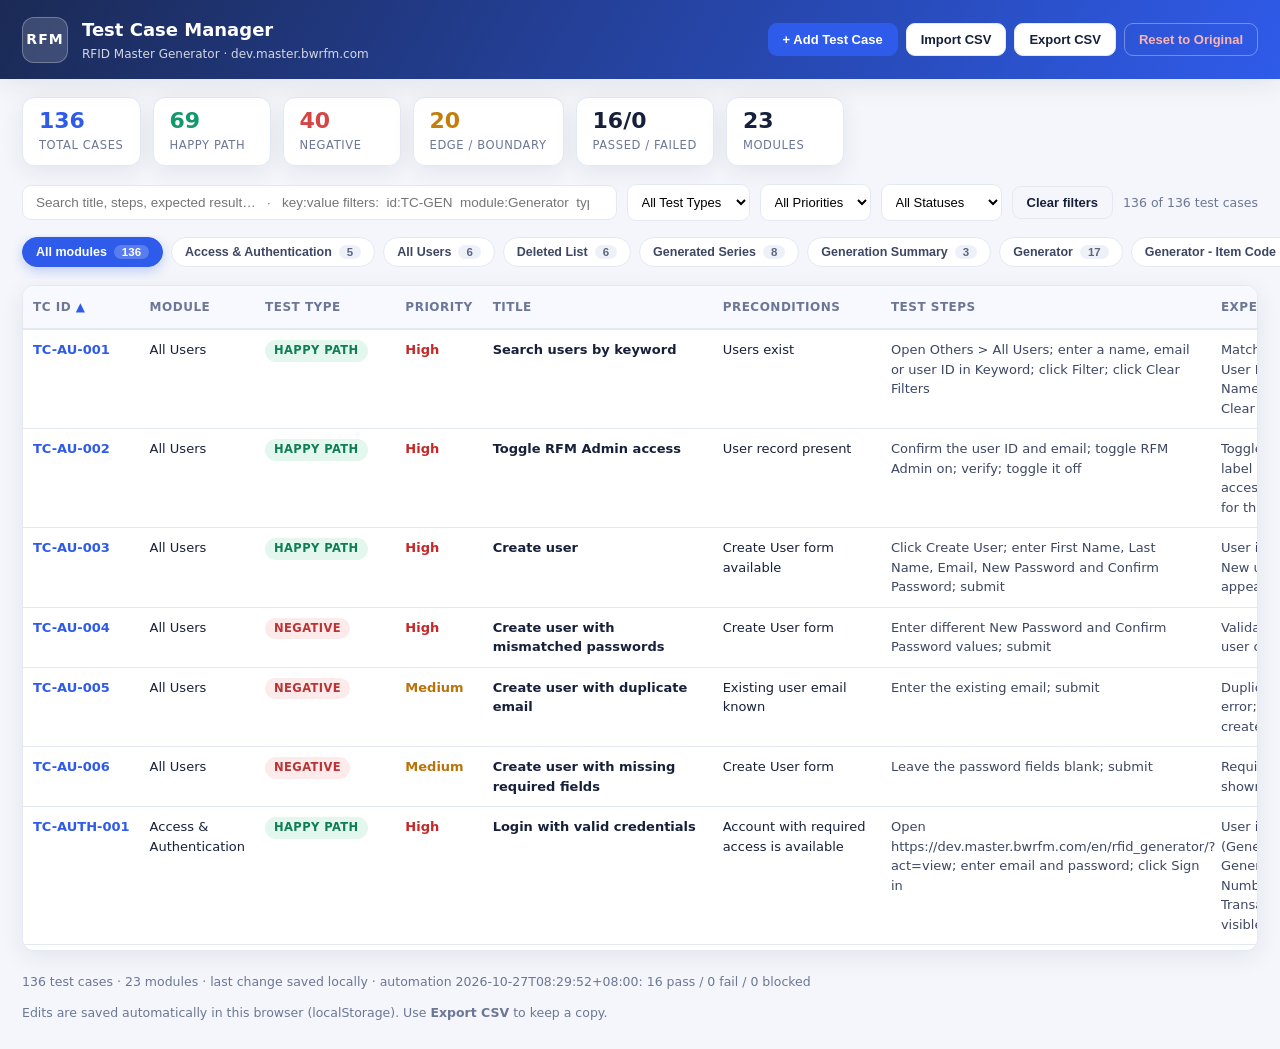
==== RFM_Automation/RFM_Test_Cases_HTML/index.html @ 080d3390 "Add RFM automation project" ====
<!DOCTYPE html>
<html lang="en">
<head>
<meta charset="UTF-8">
<meta name="viewport" content="width=device-width, initial-scale=1.0">
<title>RFM Test Case Manager — RFID Master Generator</title>
<link rel="stylesheet" href="styles.css">
</head>
<body>

<header class="topbar">
  <div class="brand">
    <span class="logo">RFM</span>
    <div>
      <h1>Test Case Manager</h1>
      <p>RFID Master Generator &middot; dev.master.bwrfm.com</p>
    </div>
  </div>
  <div class="top-actions">
    <button id="btnAdd" class="btn btn-primary">+ Add Test Case</button>
    <button id="btnImport" class="btn">Import CSV</button>
    <button id="btnExport" class="btn">Export CSV</button>
    <button id="btnReset" class="btn btn-danger-ghost">Reset to Original</button>
    <input type="file" id="fileInput" accept=".csv,.txt" hidden>
  </div>
</header>

<section class="stats" id="stats"></section>

<section class="toolbar">
  <input type="search" id="search" placeholder="Search title, steps, expected result…   ·   key:value filters:  id:TC-GEN  module:Generator  type:Negative  status:Fail">
  <select id="fType"><option value="">All Test Types</option></select>
  <select id="fPriority"><option value="">All Priorities</option></select>
  <select id="fStatus"><option value="">All Statuses</option></select>
  <button id="btnClear" class="btn btn-ghost">Clear filters</button>
  <span class="result-count" id="resultCount"></span>
</section>

<nav class="tabs" id="tabs" aria-label="Module tabs"></nav>

<main class="table-wrap">
  <table id="tbl">
    <thead>
      <tr>
        <th data-sort="TC ID">TC ID</th>
        <th data-sort="Module">Module</th>
        <th data-sort="Test Type">Test Type</th>
        <th data-sort="Priority">Priority</th>
        <th data-sort="Title">Title</th>
        <th data-sort="Preconditions">Preconditions</th>
        <th data-sort="Test Steps">Test Steps</th>
        <th data-sort="Expected Result">Expected Result</th>
        <th data-sort="Status" class="col-status">Status</th>
        <th data-sort="Remarks">Remarks</th>
        <th class="col-actions">Actions</th>
      </tr>
    </thead>
    <tbody id="tbody"></tbody>
  </table>
  <div id="empty" class="empty" hidden>No test cases match your filters.</div>
</main>

<footer class="foot">
  <span id="footInfo"></span>
  <span>Edits are saved automatically in this browser (localStorage). Use <b>Export CSV</b> to keep a copy.</span>
</footer>

<div class="modal-backdrop" id="backdrop" hidden>
  <div class="modal" role="dialog" aria-modal="true" aria-labelledby="modalTitle">
    <div class="modal-head">
      <h2 id="modalTitle">Edit Test Case</h2>
      <button class="x" id="btnClose" aria-label="Close">&times;</button>
    </div>
    <form id="tcForm">
      <div class="grid">
        <label>TC ID <input name="TC ID" required id="fId"></label>
        <label>Module <input name="Module" list="moduleList" required><datalist id="moduleList"></datalist></label>
        <label>Test Type
          <select name="Test Type">
            <option>Happy Path</option><option>Negative</option><option>Edge Case</option>
            <option>Boundary</option><option>Regression</option><option>Performance</option>
            <option>Security</option>
          </select>
        </label>
        <label>Priority
          <select name="Priority"><option>High</option><option>Medium</option><option>Low</option></select>
        </label>
        <label class="span2">Title <input name="Title" required></label>
        <label class="span2">Preconditions <textarea name="Preconditions" rows="2"></textarea></label>
        <label class="span2">Test Steps <textarea name="Test Steps" rows="4"></textarea></label>
        <label class="span2">Expected Result <textarea name="Expected Result" rows="4"></textarea></label>
        <label>Status
          <select name="Status">
            <option>Not Executed</option><option>Pass</option><option>Fail</option>
            <option>Blocked</option><option>In Review</option>
          </select>
        </label>
        <label class="span2">Remarks <textarea name="Remarks" rows="2"></textarea></label>
      </div>
      <div class="modal-foot">
        <span class="hint" id="formHint"></span>
        <button type="button" class="btn" id="btnCancel">Cancel</button>
        <button type="submit" class="btn btn-primary">Save</button>
      </div>
    </form>
  </div>
</div>

<div class="toast" id="toast" hidden></div>

<script src="data.js"></script>
<script src="results.js"></script>
<script src="app.js"></script>
</body>
</html>
---- RFM_Automation/RFM_Test_Cases_HTML/styles.css ----
:root{
  --bg:#f4f6fb; --panel:#fff; --line:#e3e8f2; --ink:#17203a; --muted:#6b7794;
  --brand:#2f5bea; --brand-d:#2247c4; --ok:#12996b; --warn:#c47f0a; --bad:#d64545;
  --radius:12px; --shadow:0 6px 24px rgba(23,32,58,.08);
}
*{box-sizing:border-box}
/* The [hidden] attribute must win over component display rules (e.g. .modal-backdrop's display:grid) */
[hidden]{display:none !important}
body{margin:0;font:14px/1.5 "Segoe UI",system-ui,-apple-system,Arial,sans-serif;background:var(--bg);color:var(--ink)}

/* Top bar */
.topbar{display:flex;justify-content:space-between;align-items:center;gap:16px;flex-wrap:wrap;
  padding:16px 22px;background:linear-gradient(120deg,#1b2a55,#2f5bea);color:#fff;position:sticky;top:0;z-index:20;box-shadow:var(--shadow)}
.brand{display:flex;align-items:center;gap:14px}
.logo{display:grid;place-items:center;width:46px;height:46px;border-radius:12px;background:#ffffff26;
  font-weight:800;letter-spacing:1px;border:1px solid #ffffff45}
.topbar h1{margin:0;font-size:18px}
.topbar p{margin:2px 0 0;font-size:12px;opacity:.8}
.top-actions{display:flex;gap:8px;flex-wrap:wrap}

.btn{border:1px solid var(--line);background:#fff;color:var(--ink);padding:8px 14px;border-radius:9px;
  font-size:13px;font-weight:600;cursor:pointer;transition:.15s}
.btn:hover{border-color:#c8d2e8;background:#f7f9ff}
.btn-primary{background:var(--brand);border-color:var(--brand);color:#fff}
.btn-primary:hover{background:var(--brand-d);border-color:var(--brand-d)}
.btn-danger-ghost{color:#ffb3b3;border-color:#ffffff55;background:transparent}
.btn-danger-ghost:hover{background:#ffffff1f;border-color:#ffb3b3}
.btn-ghost{background:transparent}
.btn-sm{padding:4px 9px;font-size:12px;border-radius:7px}

/* Stats */
.stats{display:flex;gap:12px;flex-wrap:wrap;padding:18px 22px 4px}
.stat{background:var(--panel);border:1px solid var(--line);border-radius:var(--radius);
  padding:10px 16px;min-width:118px;box-shadow:var(--shadow)}
.stat b{display:block;font-size:22px;line-height:1.2}
.stat span{font-size:11.5px;color:var(--muted);text-transform:uppercase;letter-spacing:.6px}
.stat.hp b{color:var(--ok)} .stat.neg b{color:var(--bad)} .stat.edge b{color:var(--warn)}
.stat.tot b{color:var(--brand)}

/* Toolbar */
.toolbar{display:flex;gap:10px;align-items:center;flex-wrap:wrap;padding:14px 22px}
.toolbar input[type=search]{flex:1;min-width:260px;padding:9px 13px;border:1px solid var(--line);
  border-radius:9px;font-size:13.5px;outline:none;background:#fff}
.toolbar input[type=search]:focus{border-color:var(--brand);box-shadow:0 0 0 3px #2f5bea22}
.toolbar select{padding:9px 10px;border:1px solid var(--line);border-radius:9px;background:#fff;font-size:13px}
.result-count{color:var(--muted);font-size:12.5px;margin-left:auto}

/* Module tabs */
.tabs{display:flex;gap:8px;align-items:center;flex-wrap:nowrap;overflow-x:auto;
  padding:2px 22px 12px;scrollbar-width:thin;-webkit-overflow-scrolling:touch}
.tabs::-webkit-scrollbar{height:7px}
.tabs::-webkit-scrollbar-thumb{background:#cfd7ea;border-radius:9px}
.tab{display:flex;align-items:center;gap:7px;white-space:nowrap;cursor:pointer;
  border:1px solid var(--line);background:#fff;color:#3d4763;
  padding:7px 13px;border-radius:999px;font-size:12.5px;font-weight:600;transition:.15s}
.tab:hover{border-color:var(--brand);color:var(--brand);background:#f5f8ff}
.tab.active{background:var(--brand);border-color:var(--brand);color:#fff;box-shadow:0 4px 12px #2f5bea45}
.tab .cnt{background:#eef1f7;color:#5c6684;border-radius:999px;padding:1px 8px;font-size:11.5px;font-weight:700}
.tab.active .cnt{background:#ffffff33;color:#fff}
.tab.zero{opacity:.45}
.tab.zero:hover{opacity:.85}

/* Table */
.table-wrap{margin:6px 22px 22px;background:var(--panel);border:1px solid var(--line);
  border-radius:var(--radius);box-shadow:var(--shadow);overflow:auto;max-height:74vh}
table{border-collapse:separate;border-spacing:0;width:100%;min-width:1500px}
thead th{position:sticky;top:0;z-index:5;background:#f7f9ff;text-align:left;font-size:12px;
  text-transform:uppercase;letter-spacing:.5px;color:var(--muted);padding:12px 10px;
  border-bottom:2px solid var(--line);cursor:pointer;white-space:nowrap;user-select:none}
thead th:hover{color:var(--brand)}
thead th.sorted-asc::after{content:" ▲";color:var(--brand)}
thead th.sorted-desc::after{content:" ▼";color:var(--brand)}
tbody td{padding:10px;border-bottom:1px solid var(--line);vertical-align:top;font-size:13px;max-width:330px}
tbody tr:hover{background:#f9fbff}
tbody tr:last-child td{border-bottom:none}
td.c-id{font-weight:700;color:var(--brand);white-space:nowrap}
td.c-title{font-weight:600;min-width:230px}
td.c-steps,td.c-exp{color:#3d4763;white-space:pre-wrap}
.col-status{min-width:112px} .col-actions{min-width:150px;white-space:nowrap}
td.c-actions{white-space:nowrap}

.badge{display:inline-block;padding:2px 9px;border-radius:999px;font-size:11.5px;font-weight:700;
  text-transform:uppercase;letter-spacing:.4px;white-space:nowrap}
.t-happy-path{background:#e3f7ef;color:#0f7d57}
.t-negative{background:#fdeaea;color:#b93434}
.t-edge-case{background:#fdf1de;color:#96650a}
.t-boundary{background:#e8eefc;color:#2f5bea}
.t-regression{background:#efe7fb;color:#6b3fc4}
.t-performance{background:#e2f5fb;color:#0a7c9b}
.t-security{background:#f0f1f5;color:#4a5268}

.p-high{color:#c62828;font-weight:700}
.p-medium{color:#b8730a;font-weight:600}
.p-low{color:#5c6684;font-weight:600}

.s-badge{cursor:pointer;border:1px solid transparent}
.s-not-executed{background:#eef1f7;color:#5c6684}
.s-pass{background:#e3f7ef;color:#0f7d57}
.s-fail{background:#fdeaea;color:#b93434}
.s-blocked{background:#fdf1de;color:#96650a}
.s-in-review{background:#e8eefc;color:#2f5bea}
.s-badge:hover{border-color:var(--brand)}
/* dot marking a status that came from the automation run */
.auto-dot{display:inline-block;width:6px;height:6px;border-radius:50%;
  background:currentColor;margin-left:6px;vertical-align:middle;opacity:.7}
.has-auto{letter-spacing:.2px}

.empty{padding:40px;text-align:center;color:var(--muted)}

/* Footer */
.foot{display:flex;justify-content:space-between;gap:12px;flex-wrap:wrap;
  padding:0 22px 26px;color:var(--muted);font-size:12.5px}

/* Modal */
.modal-backdrop{position:fixed;inset:0;background:#0f1730a8;display:grid;place-items:center;z-index:50;padding:20px}
.modal{background:#fff;border-radius:14px;width:min(860px,100%);max-height:92vh;overflow:auto;box-shadow:0 24px 60px #0005}
.modal-head{display:flex;justify-content:space-between;align-items:center;padding:16px 20px;border-bottom:1px solid var(--line);
  position:sticky;top:0;background:#fff;z-index:2}
.modal-head h2{margin:0;font-size:16px}
.x{border:none;background:none;font-size:26px;line-height:1;cursor:pointer;color:var(--muted)}
.x:hover{color:var(--bad)}
.modal form{padding:18px 20px 20px}
.grid{display:grid;grid-template-columns:1fr 1fr 1fr 1fr;gap:12px}
.grid label{display:flex;flex-direction:column;gap:5px;font-size:12px;font-weight:700;color:var(--muted);
  text-transform:uppercase;letter-spacing:.5px}
.grid .span2{grid-column:span 2}
.grid input,.grid select,.grid textarea{padding:9px 10px;border:1px solid var(--line);border-radius:8px;
  font:13.5px/1.45 inherit;color:var(--ink);background:#fbfcff;resize:vertical}
.grid input:focus,.grid select:focus,.grid textarea:focus{outline:none;border-color:var(--brand);background:#fff;box-shadow:0 0 0 3px #2f5bea1f}
.modal-foot{display:flex;justify-content:flex-end;align-items:center;gap:10px;margin-top:16px}
.hint{margin-right:auto;color:var(--bad);font-size:12.5px}

/* Toast */
.toast{position:fixed;left:50%;bottom:26px;transform:translateX(-50%);background:#17203a;color:#fff;
  padding:11px 20px;border-radius:10px;font-size:13.5px;z-index:99;box-shadow:var(--shadow)}

@media(max-width:900px){
  .grid{grid-template-columns:1fr 1fr} .grid .span2{grid-column:span 2}
  .topbar{padding:14px}
}
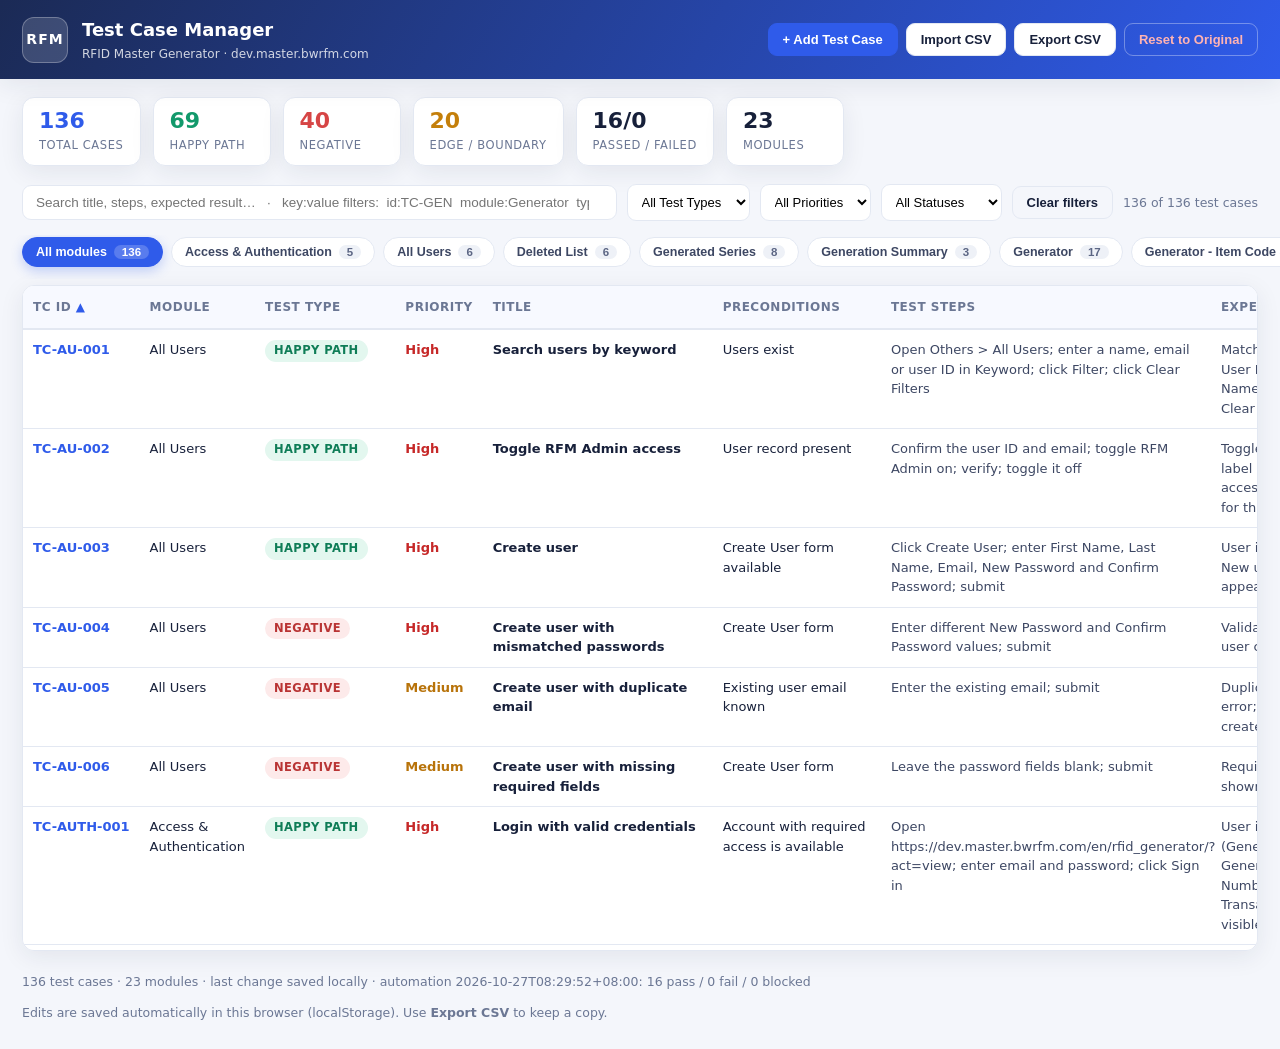
==== commit 98e7dae5: "Add actual result tracking to test cases" ====
--- a/RFM_Automation/RFM_Test_Cases_HTML/index.html
+++ b/RFM_Automation/RFM_Test_Cases_HTML/index.html
@@ -51,6 +51,7 @@
         <th data-sort="Test Steps">Test Steps</th>
         <th data-sort="Expected Result">Expected Result</th>
         <th data-sort="Status" class="col-status">Status</th>
+        <th data-sort="Actual Result" class="col-actual-result">Actual Result</th>
         <th data-sort="Remarks">Remarks</th>
         <th class="col-actions">Actions</th>
       </tr>
@@ -95,6 +96,7 @@
             <option>Blocked</option><option>In Review</option>
           </select>
         </label>
+        <label class="span2">Actual Result <textarea name="Actual Result" rows="4" placeholder="Recorded automatically after a pytest run; you can edit it here."></textarea></label>
         <label class="span2">Remarks <textarea name="Remarks" rows="2"></textarea></label>
       </div>
       <div class="modal-foot">
--- a/RFM_Automation/RFM_Test_Cases_HTML/styles.css
+++ b/RFM_Automation/RFM_Test_Cases_HTML/styles.css
@@ -76,7 +76,8 @@
 td.c-id{font-weight:700;color:var(--brand);white-space:nowrap}
 td.c-title{font-weight:600;min-width:230px}
 td.c-steps,td.c-exp{color:#3d4763;white-space:pre-wrap}
-.col-status{min-width:112px} .col-actions{min-width:150px;white-space:nowrap}
+.col-status{min-width:112px} .col-actual-result{min-width:220px} .col-actions{min-width:150px;white-space:nowrap}
+td.c-actual-result{white-space:pre-wrap;min-width:220px}
 td.c-actions{white-space:nowrap}
 
 .badge{display:inline-block;padding:2px 9px;border-radius:999px;font-size:11.5px;font-weight:700;
